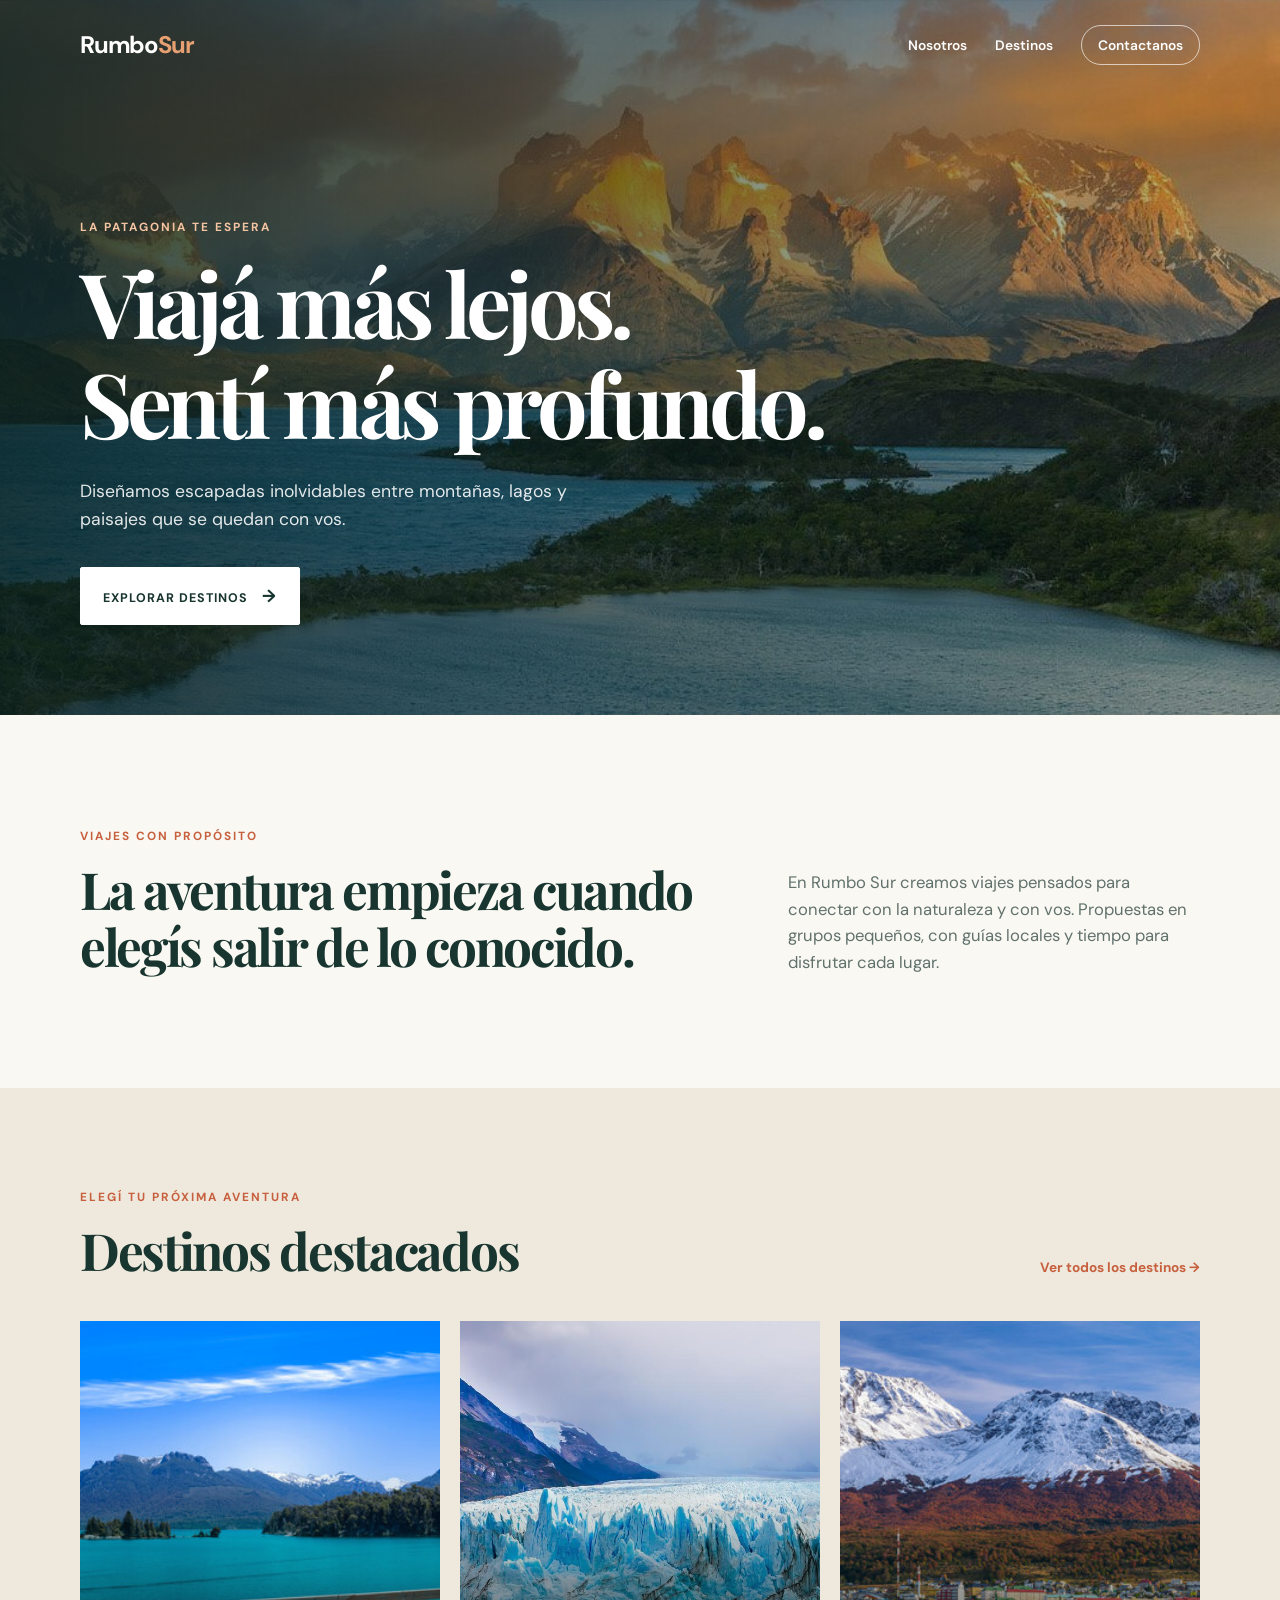
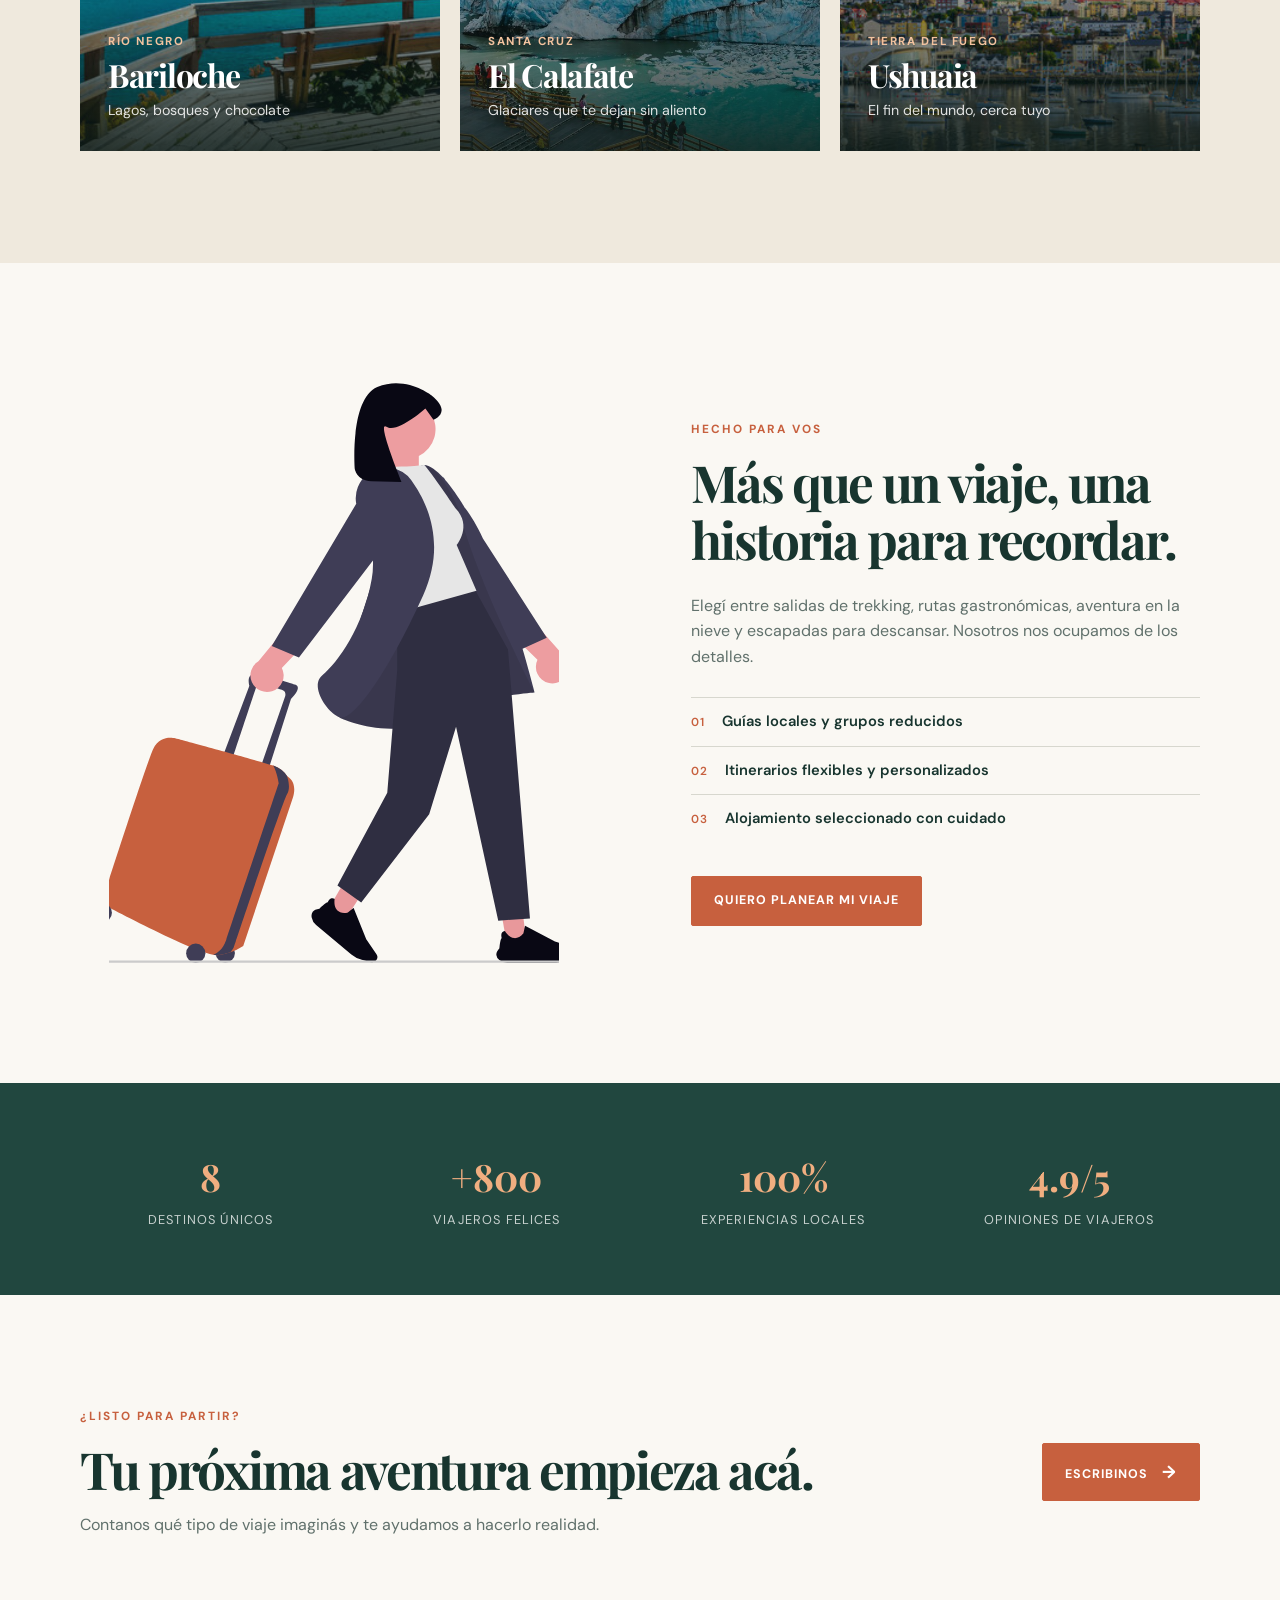
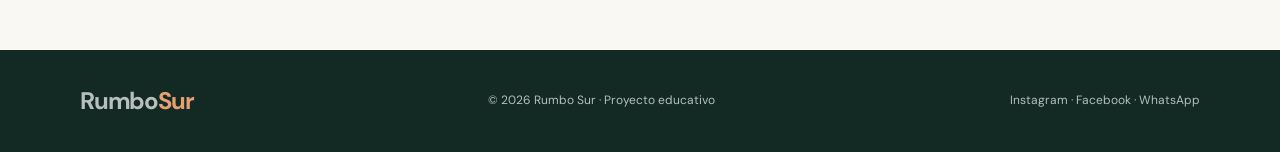
==== index.html @ ca8360f5 "first commit" ====
<!doctype html>
<html lang="es">
  <head>
    <meta charset="UTF-8" />
    <meta name="viewport" content="width=device-width, initial-scale=1.0" />
    <title>Rumbo Sur | Experiencias en la Patagonia</title>
    <link rel="icon" type="image/svg+xml" href="images/favicon.svg" />
    <link rel="preconnect" href="https://fonts.googleapis.com" />
    <link rel="preconnect" href="https://fonts.gstatic.com" crossorigin />
    <link
      href="https://fonts.googleapis.com/css2?family=DM+Sans:wght@400;500;600;700&family=Playfair+Display:wght@600;700&display=swap"
      rel="stylesheet"
    />
    <link rel="stylesheet" href="css/default.css" />
  </head>

  <body>
    <header class="hero" id="inicio">
      <nav class="nav container">
        <a class="logo" href="#inicio">Rumbo<span>Sur</span></a>

        <ul class="menu">
          <li><a href="#nosotros">Nosotros</a></li>
          <li><a href="./destinos.html">Destinos</a></li>
          <li><a class="nav-button" href="./contacto.html">Contactanos</a></li>
        </ul>
      </nav>

      <div class="hero-content container">
        <p class="eyebrow">La Patagonia te espera</p>
        <h1>Viajá más lejos.<br />Sentí más profundo.</h1>
        <p class="hero-text">
          Diseñamos escapadas inolvidables entre montañas, lagos y paisajes que
          se quedan con vos.
        </p>
        <a class="button button-light" href="#destinos">
          Explorar destinos <span>→</span>
        </a>
      </div>
    </header>

    <main>
      <section class="intro container" id="nosotros">
        <div>
          <p class="eyebrow accent">Viajes con propósito</p>
          <h2>La aventura empieza cuando elegís salir de lo conocido.</h2>
        </div>

        <p>
          En Rumbo Sur creamos viajes pensados para conectar con la naturaleza y
          con vos. Propuestas en grupos pequeños, con guías locales y tiempo
          para disfrutar cada lugar.
        </p>
      </section>

      <section class="destinations">
        <div class="container">
          <div class="section-heading">
            <div>
              <p class="eyebrow accent">Elegí tu próxima aventura</p>
              <h2>Destinos destacados</h2>
            </div>
            <a class="text-link" href="#contacto">Ver todos los destinos →</a>
          </div>

          <div class="destination-grid">
            <article class="destination-card card-bariloche">
              <div class="card-content">
                <p>Río Negro</p>
                <h3>Bariloche</h3>
                <span>Lagos, bosques y chocolate</span>
              </div>
            </article>

            <article class="destination-card card-calafate">
              <div class="card-content">
                <p>Santa Cruz</p>
                <h3>El Calafate</h3>
                <span>Glaciares que te dejan sin aliento</span>
              </div>
            </article>

            <article class="destination-card card-ushuaia">
              <div class="card-content">
                <p>Tierra del Fuego</p>
                <h3>Ushuaia</h3>
                <span>El fin del mundo, cerca tuyo</span>
              </div>
            </article>
          </div>
        </div>
      </section>

      <section class="experience container" id="experiencias">
        <div class="experience-image">
          <img
            class="ilustracion"
            src="images/undraw_travel-mode_103y.svg"
            alt="Paisaje natural de la Patagonia"
          />
        </div>

        <div class="experience-copy">
          <p class="eyebrow accent">Hecho para vos</p>
          <h2>Más que un viaje, una historia para recordar.</h2>

          <p>
            Elegí entre salidas de trekking, rutas gastronómicas, aventura en la
            nieve y escapadas para descansar. Nosotros nos ocupamos de los
            detalles.
          </p>

          <ul>
            <li><span>01</span> Guías locales y grupos reducidos</li>
            <li><span>02</span> Itinerarios flexibles y personalizados</li>
            <li><span>03</span> Alojamiento seleccionado con cuidado</li>
          </ul>

          <a class="button" href="#contacto">Quiero planear mi viaje</a>
        </div>
      </section>

      <section class="benefits">
        <div class="container benefits-grid">
          <div>
            <strong>8</strong>
            <span>destinos únicos</span>
          </div>
          <div>
            <strong>+800</strong>
            <span>viajeros felices</span>
          </div>
          <div>
            <strong>100%</strong>
            <span>experiencias locales</span>
          </div>
          <div>
            <strong>4.9/5</strong>
            <span>opiniones de viajeros</span>
          </div>
        </div>
      </section>

      <section class="contact container" id="contacto">
        <div>
          <p class="eyebrow accent">¿Listo para partir?</p>
          <h2>Tu próxima aventura empieza acá.</h2>
          <p>
            Contanos qué tipo de viaje imaginás y te ayudamos a hacerlo
            realidad.
          </p>
        </div>

        <a class="button" href="mailto:hola@rumbosur.com">
          Escribinos <span>→</span>
        </a>
      </section>
    </main>

    <footer>
      <div class="container footer-content">
        <a class="logo" href="#inicio">Rumbo<span>Sur</span></a>
        <p>© 2026 Rumbo Sur · Proyecto educativo</p>
        <p>Instagram · Facebook · WhatsApp</p>
      </div>
    </footer>
  </body>
</html>
---- css/default.css ----
:root {
  --ink: #18352f;
  --forest: #21473f;
  --sand: #efe9dd;
  --cream: #faf8f3;
  --clay: #c7603e;
  --muted: #61716c;
}

* {
  box-sizing: border-box;
}
html {
  scroll-behavior: smooth;
}
body {
  margin: 0;
  color: var(--ink);
  background: var(--cream);
  font-family: "DM Sans", sans-serif;
  font-size: 16px;
  line-height: 1.6;
}
h1,
h2,
h3,
p {
  margin-top: 0;
}
h1,
h2,
h3 {
  font-family: "Playfair Display", Georgia, serif;
  line-height: 1.12;
}
a {
  color: inherit;
}
.container {
  width: min(1120px, 88%);
  margin: 0 auto;
}

.hero {
  min-height: 680px;
  color: white;
  background:
    linear-gradient(90deg, rgba(8, 31, 28, 0.82), rgba(8, 31, 28, 0.24)),
    url("../images/header.jpg") center/cover;
}
.nav {
  min-height: 90px;
  display: flex;
  align-items: center;
  justify-content: space-between;
  gap: 24px;
}
.logo {
  font-size: 1.5rem;
  font-weight: 700;
  letter-spacing: -0.05em;
  text-decoration: none;
}
.logo span {
  color: #e6a071;
}
.menu {
  display: flex;
  align-items: center;
  gap: 28px;
  margin: 0;
  padding: 0;
  list-style: none;
  font-size: 0.86rem;
  font-weight: 600;
}
.menu a {
  text-decoration: none;
}
.menu a:not(.nav-button):hover {
  color: #f0b185;
}
.nav-button {
  padding: 10px 16px;
  border: 1px solid rgba(255, 255, 255, 0.65);
  border-radius: 100px;
}
.nav-button:hover {
  background: white;
  color: var(--ink);
}

#nav-button-in {
  background: white;
  color: var(--ink);
}

.hero-content {
  padding: 128px 0 90px;
}
.eyebrow {
  margin-bottom: 15px;
  color: #f5c4a2;
  font-size: 0.74rem;
  font-weight: 700;
  letter-spacing: 0.17em;
  text-transform: uppercase;
}
.accent {
  color: var(--clay);
}
.hero h1 {
  max-width: 780px;
  margin-bottom: 24px;
  font-size: clamp(3rem, 7vw, 5.8rem);
  letter-spacing: -0.055em;
}
.hero-text {
  max-width: 505px;
  margin-bottom: 34px;
  font-size: 1.1rem;
  color: rgba(255, 255, 255, 0.88);
}
.button {
  display: inline-block;
  padding: 14px 22px;
  border: 1px solid var(--clay);
  border-radius: 2px;
  background: var(--clay);
  color: white;
  font-size: 0.78rem;
  font-weight: 700;
  letter-spacing: 0.08em;
  text-decoration: none;
  text-transform: uppercase;
  transition: 0.25s ease;
}
.button:hover {
  background: #a9472c;
  border-color: #a9472c;
  transform: translateY(-2px);
}
.button span {
  margin-left: 10px;
  font-size: 1.1rem;
}
.button-light {
  background: white;
  border-color: white;
  color: var(--ink);
}
.button-light:hover {
  background: var(--clay);
}

.intro {
  display: grid;
  grid-template-columns: 1.2fr 0.8fr;
  gap: 90px;
  padding: 112px 0;
  align-items: end;
}
h2 {
  font-size: clamp(2.2rem, 4vw, 3.55rem);
  letter-spacing: -0.045em;
}
.intro h2 {
  margin-bottom: 0;
}
.intro > p {
  margin: 0;
  color: var(--muted);
  font-size: 1.04rem;
}
.destinations {
  padding: 100px 0 112px;
  background: var(--sand);
}

#destinos {
  padding: 100px 0 112px;
}

#titulo-destinos {
  margin-top: 1rem;
}

.section-heading {
  display: flex;
  justify-content: space-between;
  align-items: end;
  gap: 25px;
  margin-bottom: 42px;
}
.section-heading h2 {
  margin: 0;
}
.text-link {
  color: var(--clay);
  font-size: 0.85rem;
  font-weight: 700;
  text-decoration: none;
  white-space: nowrap;
}
.destination-grid {
  display: grid;
  grid-template-columns: repeat(3, 1fr);
  gap: 20px;
}
.destination-card {
  min-height: 430px;
  display: flex;
  align-items: end;
  position: relative;
  overflow: hidden;
  color: white;
  background-position: center;
  background-size: cover;
}
.destination-card::before {
  content: "";
  position: absolute;
  inset: 0;
  background: linear-gradient(transparent 35%, rgba(11, 26, 23, 0.85));
  transition: 0.3s ease;
}
.destination-card:hover::before {
  background: linear-gradient(transparent 15%, rgba(11, 26, 23, 0.9));
}
.card-bariloche {
  background-image: url("../images/bariloche.jpg");
}
.card-calafate {
  background-image: url("../images/calafate.jpg");
}
.card-ushuaia {
  background-image: url("../images/ushuaia.jpg");
}

.card-angostura {
  background-image: url("../images/angostura.jpg");
}

.card-chalten {
  background-image: url("../images/chalten.jpg");
}

.card-esquel {
  background-image: url("../images/esquel.jpg");
}

.card-puerto {
  background-image: url("../images/puerto.jpg");
}

.card-sanma {
  background-image: url("../images/sanma.jpg");
}

.card-content {
  position: relative;
  padding: 28px;
}
.card-content p {
  margin-bottom: 5px;
  color: #f3c39f;
  font-size: 0.72rem;
  font-weight: 700;
  letter-spacing: 0.14em;
  text-transform: uppercase;
}
.card-content h3 {
  margin-bottom: 5px;
  font-size: 2rem;
  letter-spacing: -0.04em;
}
.card-content span {
  font-size: 0.89rem;
  color: rgba(255, 255, 255, 0.86);
}

.experience {
  display: grid;
  grid-template-columns: 1fr 1fr;
  gap: clamp(45px, 8vw, 120px);
  padding: 120px 0;
  align-items: center;
}
.experience-image {
  height: 580px;
  overflow: hidden;
}
.experience-image img {
  width: 100%;
  height: 100%;
  display: block;
  object-fit: cover;
}
.experience-copy > p:not(.eyebrow) {
  color: var(--muted);
}
.experience-copy h2 {
  margin-bottom: 24px;
}
.experience-copy ul {
  margin: 28px 0 33px;
  padding: 0;
  list-style: none;
}
.experience-copy li {
  padding: 12px 0;
  border-top: 1px solid #d7d7ce;
  font-weight: 600;
  font-size: 0.92rem;
}
.experience-copy li span {
  display: inline-block;
  margin-right: 13px;
  color: var(--clay);
  font-size: 0.73rem;
  letter-spacing: 0.08em;
}
.benefits {
  padding: 63px 0;
  background: var(--forest);
  color: white;
}
.benefits-grid {
  display: grid;
  grid-template-columns: repeat(4, 1fr);
  gap: 25px;
  text-align: center;
}
.benefits strong {
  display: block;
  color: #f0ae80;
  font-family: "Playfair Display", Georgia, serif;
  font-size: 2.35rem;
}
.benefits span {
  color: rgba(255, 255, 255, 0.75);
  font-size: 0.8rem;
  text-transform: uppercase;
  letter-spacing: 0.09em;
}
.contact {
  display: flex;
  justify-content: space-between;
  align-items: center;
  gap: 40px;
  padding: 112px 0;
}
.contact h2 {
  margin-bottom: 14px;
}
.contact p:not(.eyebrow) {
  margin: 0;
  color: var(--muted);
}
footer {
  padding: 32px 0;
  background: #122924;
  color: rgba(255, 255, 255, 0.7);
  font-size: 0.75rem;
}
.footer-content {
  display: flex;
  align-items: center;
  justify-content: space-between;
  gap: 24px;
}
.footer-content p {
  margin: 0;
}

.ilustracion {
  display: block;
  width: 100%;
  max-width: 450px;
  height: auto;
  margin: 0 auto;
}

@media (max-width: 760px) {
  .hero {
    min-height: 600px;
  }
  .nav {
    padding: 21px 0;
    align-items: flex-start;
  }
  .menu {
    justify-content: flex-end;
    gap: 10px 15px;
    font-size: 0.72rem;
    flex-wrap: wrap;
  }
  .menu li:first-child {
    display: none;
  }
  .hero-content {
    padding-top: 105px;
  }
  .intro,
  .experience {
    grid-template-columns: 1fr;
    gap: 35px;
    padding: 75px 0;
  }
  .section-heading,
  .contact {
    align-items: flex-start;
    flex-direction: column;
  }
  .destinations {
    padding: 75px 0;
  }
  .destination-grid {
    grid-template-columns: 1fr;
  }
  .destination-card {
    min-height: 330px;
  }

  .ilustracion {
    max-width: 280px;
  }

  .experience-image {
    height: 400px;
  }
  .benefits-grid {
    grid-template-columns: repeat(2, 1fr);
    row-gap: 34px;
  }
  .contact {
    padding: 75px 0;
  }
  .footer-content {
    align-items: flex-start;
    flex-direction: column;
    gap: 12px;
  }
}

@media (max-width: 420px) {
  .logo {
    font-size: 1.25rem;
  }
  .menu {
    max-width: 220px;
  }
  .hero h1 {
    font-size: 2.8rem;
  }
}

.destination-page-grid {
  display: grid;
  grid-template-columns: repeat(4, 1fr);
  gap: 20px;
  margin: 0 2rem 2rem 2rem;
}

/* Tablet: 2 cards por fila */
@media (min-width: 761px) and (max-width: 1000px) {
  .destination-page-grid {
    grid-template-columns: repeat(2, 1fr);
  }
}

/* Celular: 1 card por fila */
@media (max-width: 760px) {
  .destination-page-grid {
    grid-template-columns: 1fr;
  }
}
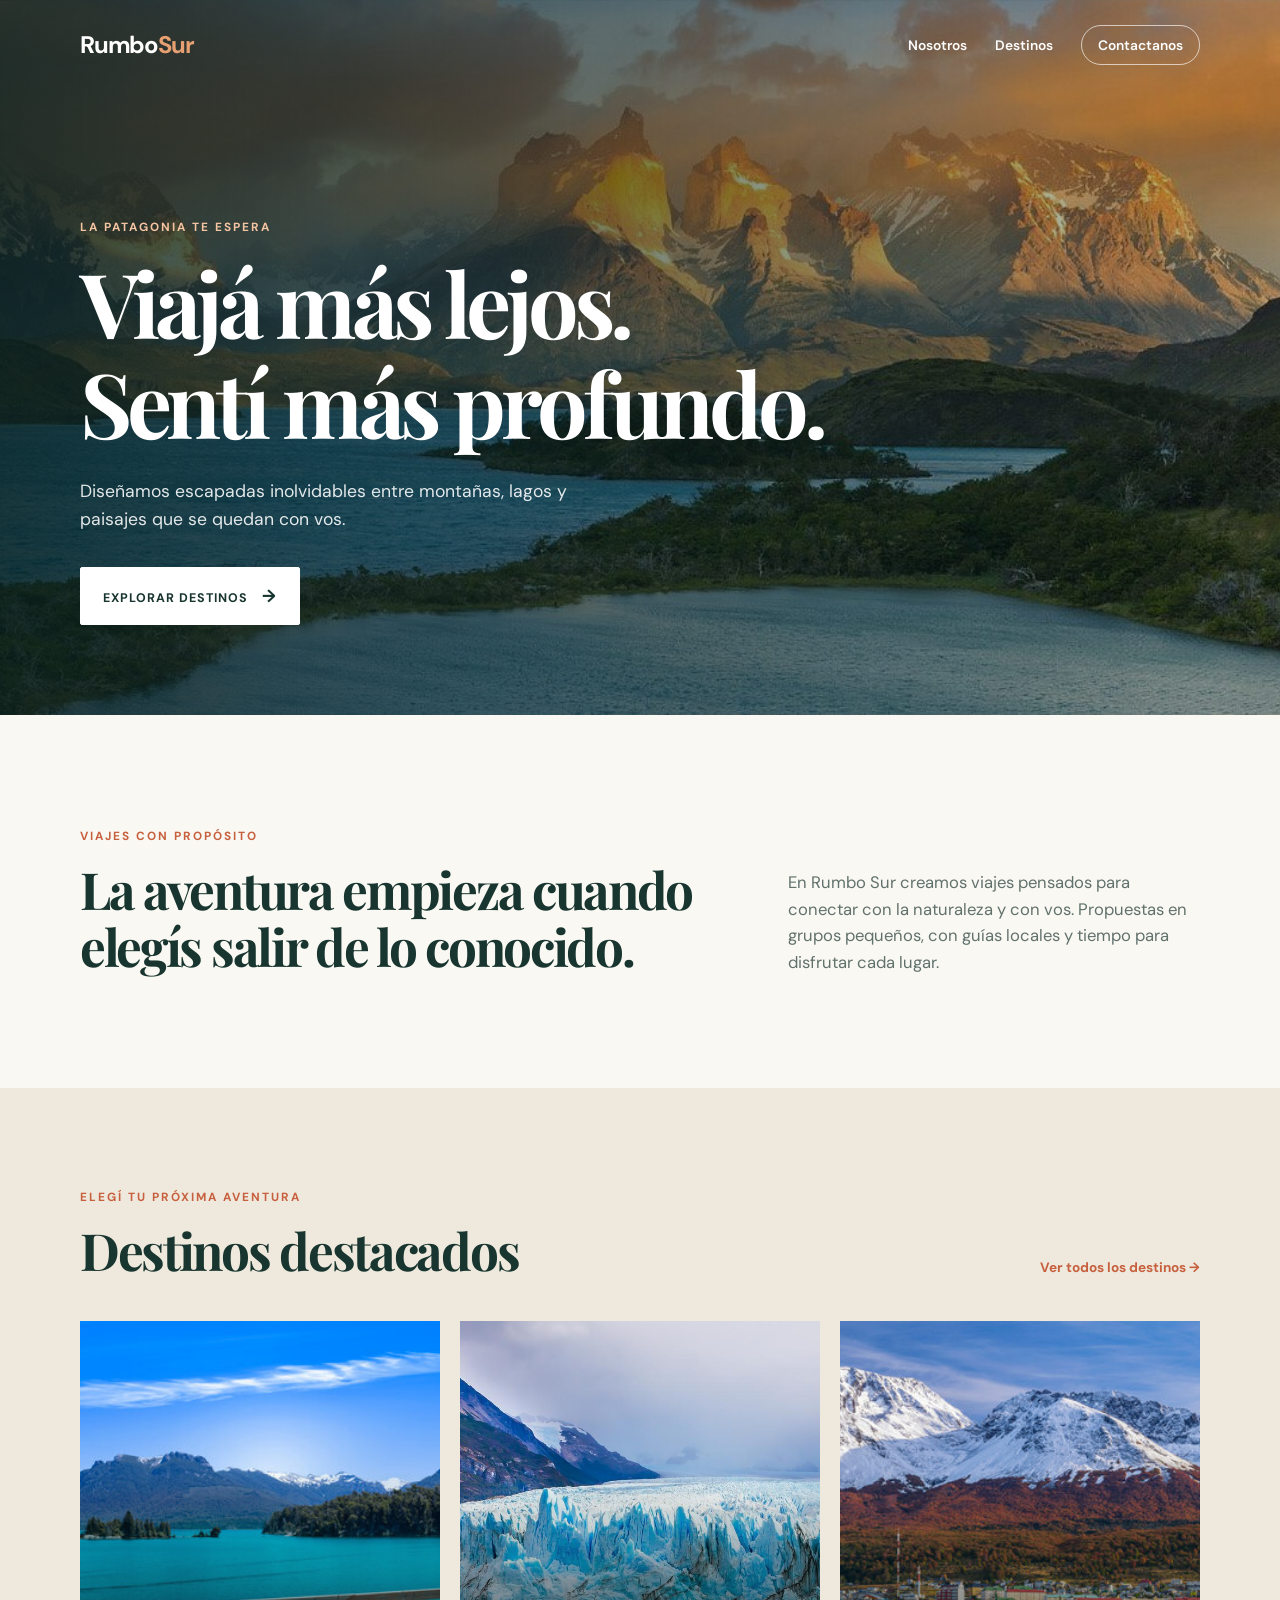
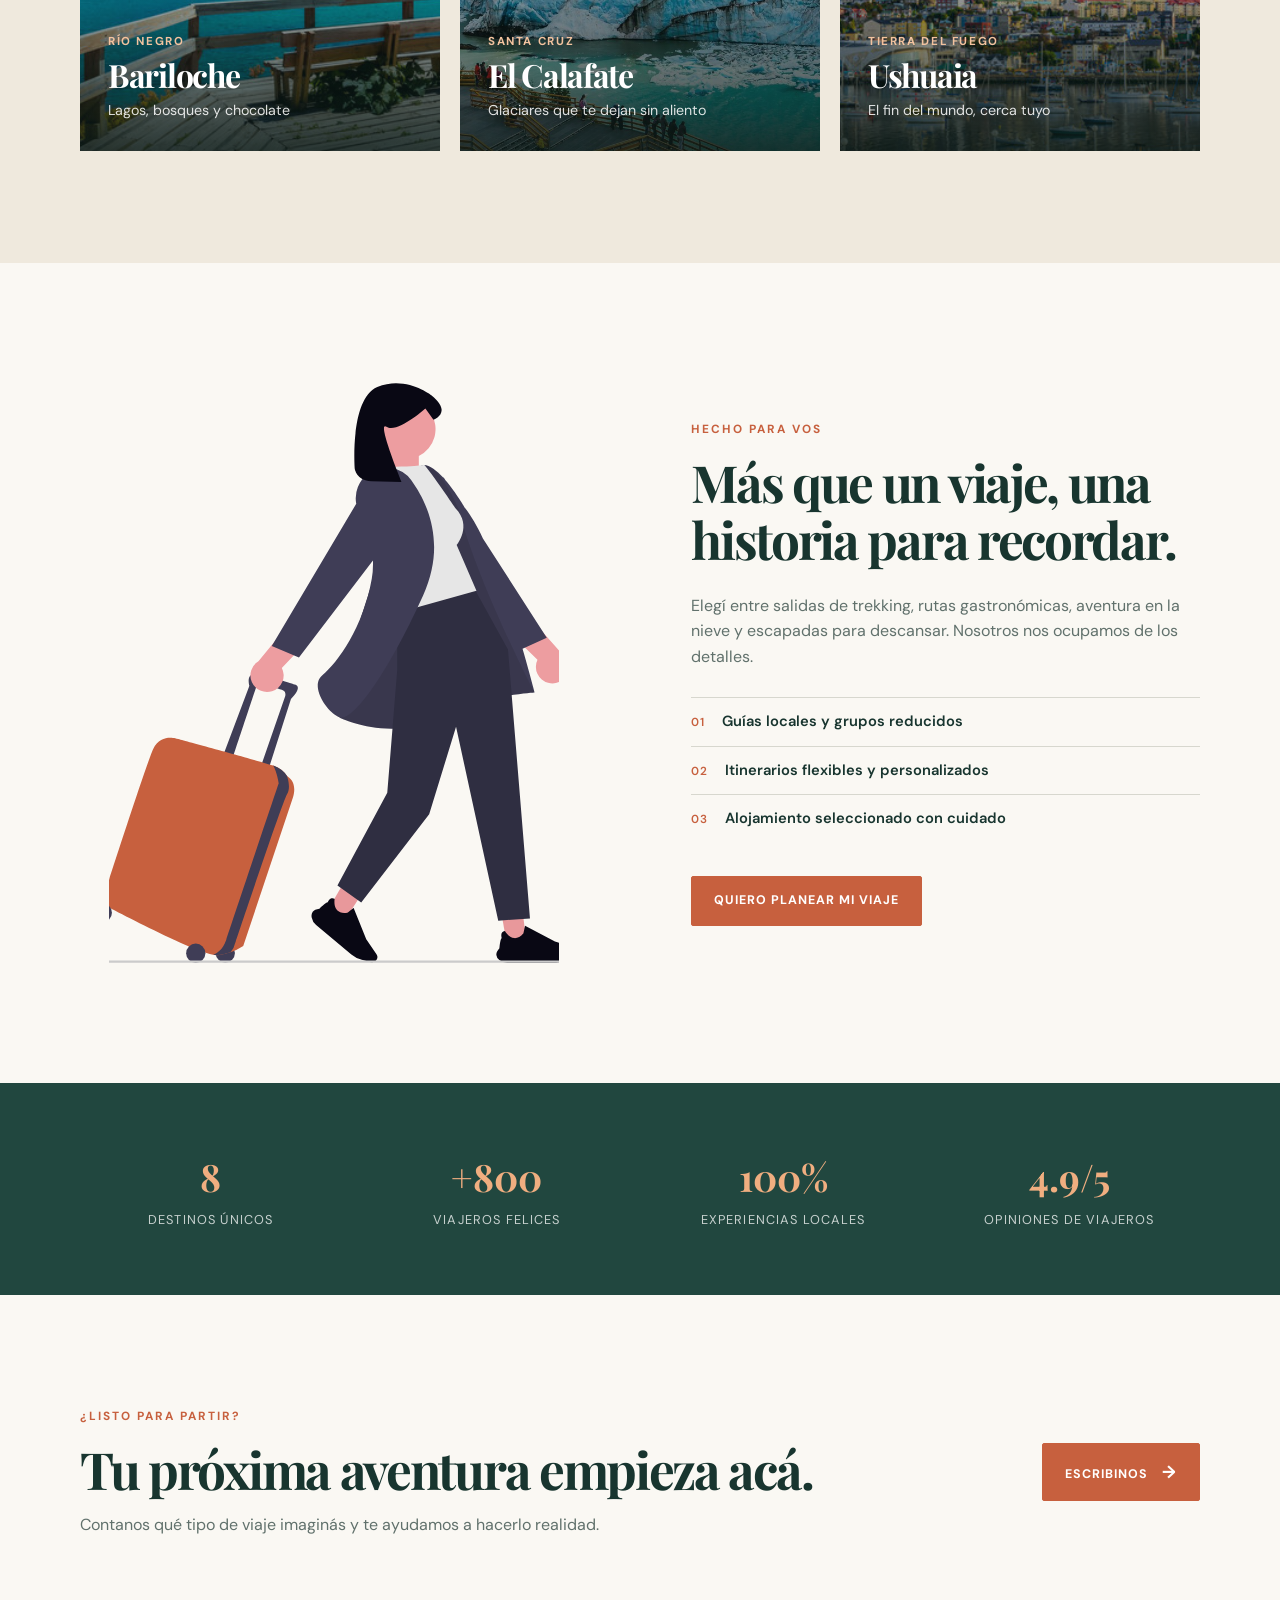
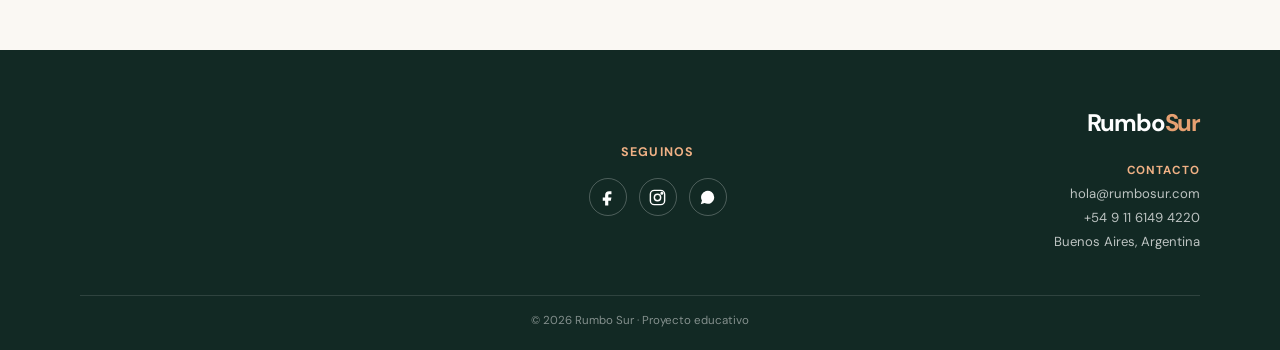
==== commit 3992ccbe: "contacto, footer, errores" ====
--- a/index.html
+++ b/index.html
@@ -17,7 +17,7 @@
   <body>
     <header class="hero" id="inicio">
       <nav class="nav container">
-        <a class="logo" href="#inicio">Rumbo<span>Sur</span></a>
+        <a class="logo" href="./index.html">Rumbo<span>Sur</span></a>
 
         <ul class="menu">
           <li><a href="#nosotros">Nosotros</a></li>
@@ -33,7 +33,7 @@
           Diseñamos escapadas inolvidables entre montañas, lagos y paisajes que
           se quedan con vos.
         </p>
-        <a class="button button-light" href="#destinos">
+        <a class="button button-light" href="./destinos.html">
           Explorar destinos <span>→</span>
         </a>
       </div>
@@ -60,7 +60,7 @@
               <p class="eyebrow accent">Elegí tu próxima aventura</p>
               <h2>Destinos destacados</h2>
             </div>
-            <a class="text-link" href="#contacto">Ver todos los destinos →</a>
+            <a class="text-link" href="./destinos.html">Ver todos los destinos →</a>
           </div>
 
           <div class="destination-grid">
@@ -116,7 +116,7 @@
             <li><span>03</span> Alojamiento seleccionado con cuidado</li>
           </ul>
 
-          <a class="button" href="#contacto">Quiero planear mi viaje</a>
+          <a class="button" href="./contacto.html">Quiero planear mi viaje</a>
         </div>
       </section>
 
@@ -151,18 +151,34 @@
           </p>
         </div>
 
-        <a class="button" href="mailto:hola@rumbosur.com">
+        <a class="button" href="mailto:ricardodavidquevedo29@gmail.com">
           Escribinos <span>→</span>
         </a>
       </section>
     </main>
 
-    <footer>
-      <div class="container footer-content">
-        <a class="logo" href="#inicio">Rumbo<span>Sur</span></a>
-        <p>© 2026 Rumbo Sur · Proyecto educativo</p>
-        <p>Instagram · Facebook · WhatsApp</p>
-      </div>
+        <footer>
+        <div class="container footer-content">
+            <div class="footer-map">
+                <iframe src="https://www.google.com/maps/embed?pb=!1m18!1m12!1m3!1d105073.44367080614!2d-58.53723381678121!3d-34.61566245814571!2m3!1f0!2f0!3f0!3m2!1i1024!2i768!4f13.1!3m3!1m2!1s0x95bccaf5f5fdc63b%3A0x6361a353909e46a7!2sBuenos%20Aires%2C%20CABA!5e0!3m2!1ses!2sar!4v1700000000000!5m2!1ses!2sar" allowfullscreen loading="lazy" referrerpolicy="no-referrer-when-downgrade" title="Ubicación de Rumbo Sur en Google Maps"></iframe>
+            </div>
+            <div class="footer-social">
+                <p>Seguinos</p>
+                <div class="footer-social-icons">
+                    <a href="https://www.facebook.com" target="_blank" rel="noopener noreferrer" aria-label="Facebook"><svg viewBox="0 0 24 24" aria-hidden="true"><path d="M14 8h3V4h-3c-3.1 0-5 1.9-5 5v3H6v4h3v6h4v-6h3.2l.8-4H13V9c0-.7.3-1 1-1Z"/></svg></a>
+                    <a href="https://www.instagram.com" target="_blank" rel="noopener noreferrer" aria-label="Instagram"><svg viewBox="0 0 24 24" aria-hidden="true"><rect x="3" y="3" width="18" height="18" rx="5"/><circle cx="12" cy="12" r="4"/><circle cx="17.5" cy="6.5" r="1"/></svg></a>
+                    <a href="https://wa.me/5491161494220" target="_blank" rel="noopener noreferrer" aria-label="WhatsApp"><svg viewBox="0 0 24 24" aria-hidden="true"><path d="M20.5 11.7a8.3 8.3 0 0 1-12.2 7.3L3.5 20.5 5 15.9A8.3 8.3 0 1 1 20.5 11.7Z"/><path d="M8.6 7.8c.2-.4.5-.4.7-.4h.5c.2 0 .4.1.5.4l.8 1.9c.1.2.1.4 0 .6l-.5.7c.5 1 1.3 1.8 2.3 2.3l.7-.5c.2-.1.4-.1.6 0l1.9.8c.3.1.4.3.4.5v.5c0 .2 0 .5-.4.7-.5.3-1.1.4-1.7.2-1-.3-2-.9-2.8-1.7-.9-.8-1.4-1.8-1.7-2.8-.2-.6-.1-1.2.2-1.7Z"/></svg></a>
+                </div>
+            </div>
+            <div class="footer-info">
+                <a class="logo" href="./index.html">Rumbo<span>Sur</span></a>
+                <p><strong>Contacto</strong></p>
+                <p>hola@rumbosur.com</p>
+                <p>+54 9 11 6149 4220</p>
+                <p>Buenos Aires, Argentina</p>
+            </div>
+        </div>
+        <p class="footer-bottom">© 2026 Rumbo Sur · Proyecto educativo</p>
     </footer>
   </body>
 </html>
--- a/css/default.css
+++ b/css/default.css
@@ -279,6 +279,19 @@
   color: rgba(255, 255, 255, 0.86);
 }
 
+.card-content a {
+  display: inline-block;
+  margin-top: 12px;
+  color: white;
+  font-size: 0.78rem;
+  font-weight: 700;
+  text-decoration: none;
+}
+
+.card-content a:hover {
+  color: var(--clay);
+}
+
 .experience {
   display: grid;
   grid-template-columns: 1fr 1fr;
@@ -357,20 +370,108 @@
   margin: 0;
   color: var(--muted);
 }
+
 footer {
-  padding: 32px 0;
+  padding: 45px 0 20px;
   background: #122924;
-  color: rgba(255, 255, 255, 0.7);
-  font-size: 0.75rem;
-}
+  color: rgba(255, 255, 255, 0.72);
+  font-size: 0.82rem;
+}
+
 .footer-content {
+  display: grid;
+  grid-template-columns: 1.1fr 0.8fr 1fr;
+  align-items: center;
+  gap: 45px;
+}
+
+.footer-map iframe {
+  display: block;
+  width: 100%;
+  height: 170px;
+  border: 0;
+  border-radius: 10px;
+  filter: saturate(0.85);
+}
+
+.footer-social {
+  text-align: center;
+}
+
+.footer-social > p {
+  margin: 0 0 15px;
+  color: #f0b185;
+  font-size: 0.78rem;
+  font-weight: 700;
+  letter-spacing: 0.1em;
+  text-transform: uppercase;
+}
+
+.footer-social-icons {
   display: flex;
-  align-items: center;
-  justify-content: space-between;
-  gap: 24px;
-}
-.footer-content p {
-  margin: 0;
+  justify-content: center;
+  gap: 12px;
+}
+
+.footer-social-icons a {
+  display: grid;
+  place-items: center;
+  width: 38px;
+  height: 38px;
+  border: 1px solid rgba(255, 255, 255, 0.25);
+  border-radius: 50%;
+  color: white;
+  transition: 0.2s ease;
+}
+
+.footer-social-icons a:hover {
+  border-color: #e6a071;
+  background: #e6a071;
+  color: var(--ink);
+  transform: translateY(-2px);
+}
+
+.footer-social-icons svg {
+  width: 19px;
+  height: 19px;
+  fill: currentColor;
+}
+
+.footer-social-icons a:nth-child(2) svg {
+  fill: none;
+  stroke: currentColor;
+  stroke-width: 1.8;
+}
+
+.footer-info {
+  text-align: right;
+}
+
+.footer-info .logo {
+  display: inline-block;
+  margin-bottom: 14px;
+  color: white;
+}
+
+.footer-info p {
+  margin: 3px 0;
+}
+
+.footer-info strong {
+  color: #f0b185;
+  font-size: 0.73rem;
+  letter-spacing: 0.08em;
+  text-transform: uppercase;
+}
+
+.footer-bottom {
+  width: min(1120px, 88%);
+  margin: 30px auto 0;
+  padding-top: 16px;
+  border-top: 1px solid rgba(255, 255, 255, 0.12);
+  text-align: center;
+  color: rgba(255, 255, 255, 0.48);
+  font-size: 0.72rem;
 }
 
 .ilustracion {
